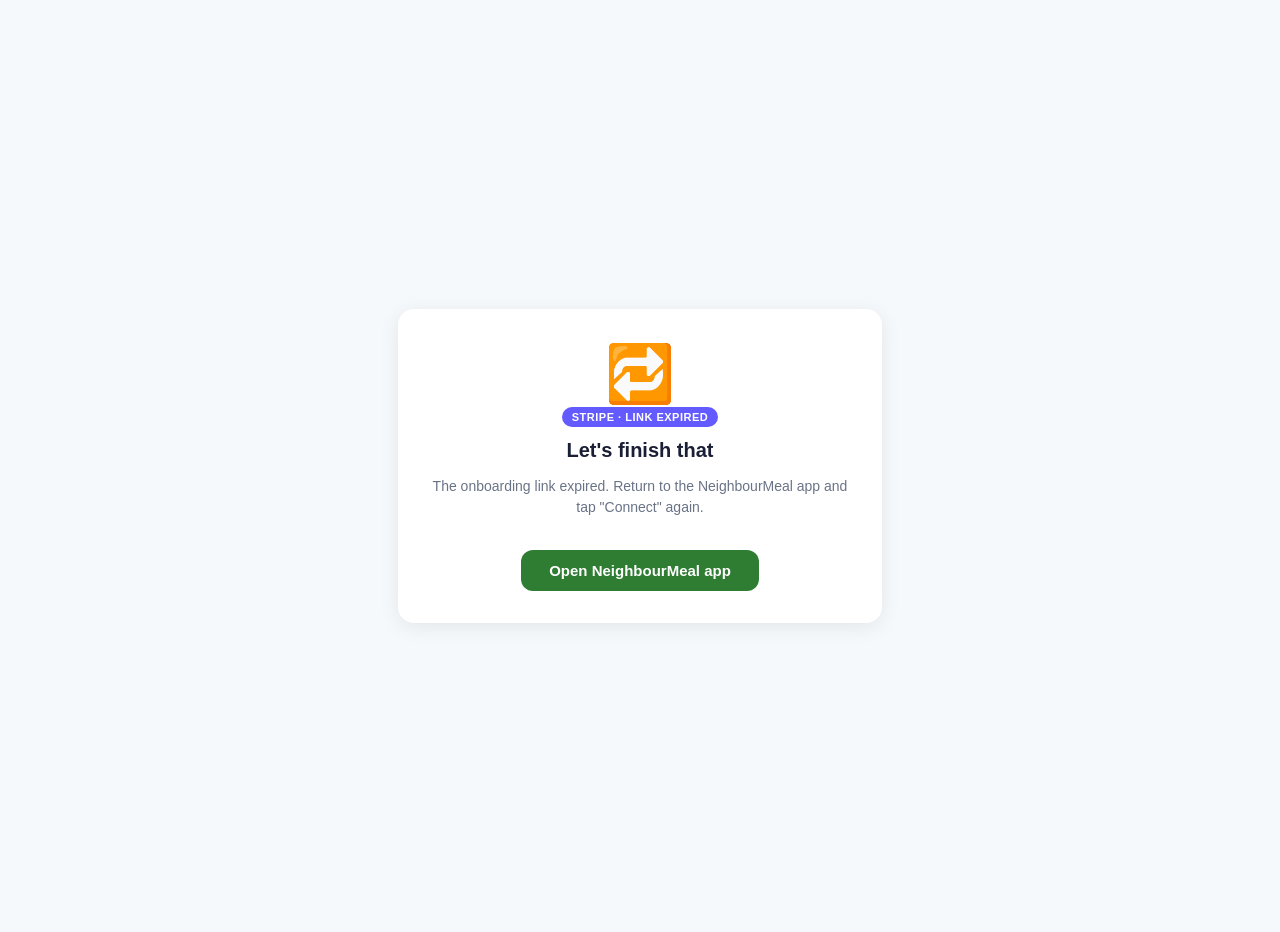
==== stripe-refresh.html @ 694caa67 "Add Stripe onboarding return pages (https for live)" ====
<!DOCTYPE html>
<html lang="en">
<head>
  <meta charset="utf-8"/>
  <meta name="viewport" content="width=device-width, initial-scale=1"/>
  <title>Link expired — NeighbourMeal</title>
  <style>
    body{font-family:-apple-system,'Segoe UI',Roboto,sans-serif;background:#f6f9fc;display:flex;
         justify-content:center;align-items:center;min-height:100vh;margin:0;padding:16px}
    .card{background:#fff;border-radius:16px;box-shadow:0 4px 20px rgba(0,0,0,.08);
          padding:32px;max-width:420px;text-align:center}
    .icon{font-size:56px}
    .badge{display:inline-block;background:#635bff;color:#fff;font-size:11px;font-weight:600;
           padding:4px 10px;border-radius:99px;letter-spacing:.5px}
    h1{font-size:20px;color:#1a1f36;margin:12px 0 8px}
    p{color:#697386;font-size:14px;line-height:1.5}
    .btn{display:inline-block;margin-top:18px;background:#2E7D32;color:#fff;text-decoration:none;
         font-size:15px;font-weight:600;padding:12px 28px;border-radius:12px}
  </style>
</head>
<body>
  <div class="card">
    <div class="icon">🔁</div>
    <span class="badge">STRIPE · LINK EXPIRED</span>
    <h1>Let's finish that</h1>
    <p>The onboarding link expired. Return to the NeighbourMeal app and tap "Connect" again.</p>
    <a class="btn" href="neighbourmeal://stripe-onboarding-done">Open NeighbourMeal app</a>
  </div>
</body>
</html>
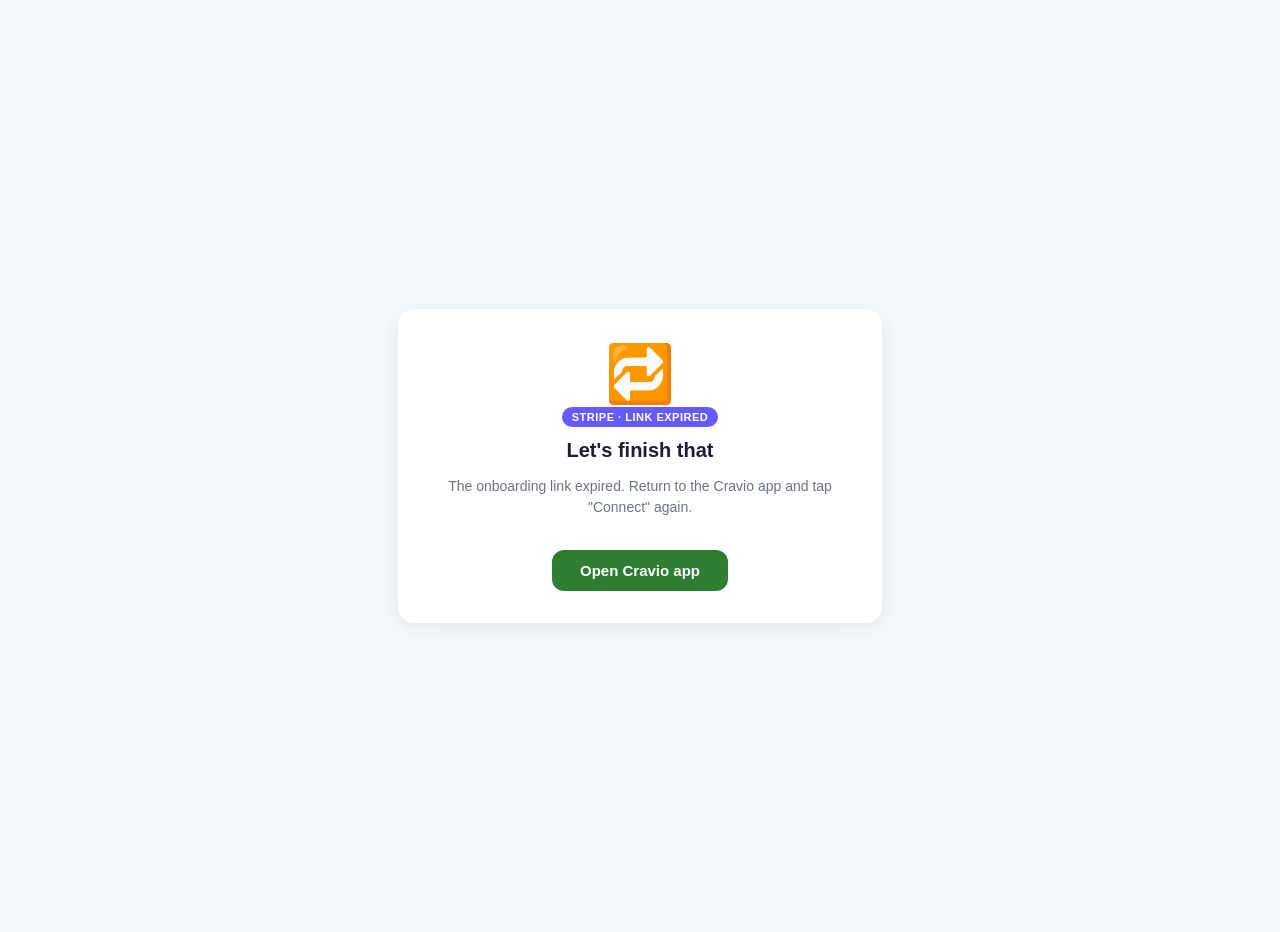
==== commit c205877f: "Rebrand to Cravio and add refund, terms and privacy pages - Homepage: Cravio name, accurate claims (" ====
--- a/stripe-refresh.html
+++ b/stripe-refresh.html
@@ -3,7 +3,7 @@
 <head>
   <meta charset="utf-8"/>
   <meta name="viewport" content="width=device-width, initial-scale=1"/>
-  <title>Link expired — NeighbourMeal</title>
+  <title>Link expired — Cravio</title>
   <style>
     body{font-family:-apple-system,'Segoe UI',Roboto,sans-serif;background:#f6f9fc;display:flex;
          justify-content:center;align-items:center;min-height:100vh;margin:0;padding:16px}
@@ -23,8 +23,8 @@
     <div class="icon">🔁</div>
     <span class="badge">STRIPE · LINK EXPIRED</span>
     <h1>Let's finish that</h1>
-    <p>The onboarding link expired. Return to the NeighbourMeal app and tap "Connect" again.</p>
-    <a class="btn" href="neighbourmeal://stripe-onboarding-done">Open NeighbourMeal app</a>
+    <p>The onboarding link expired. Return to the Cravio app and tap "Connect" again.</p>
+    <a class="btn" href="neighbourmeal://stripe-onboarding-done">Open Cravio app</a>
   </div>
 </body>
 </html>
